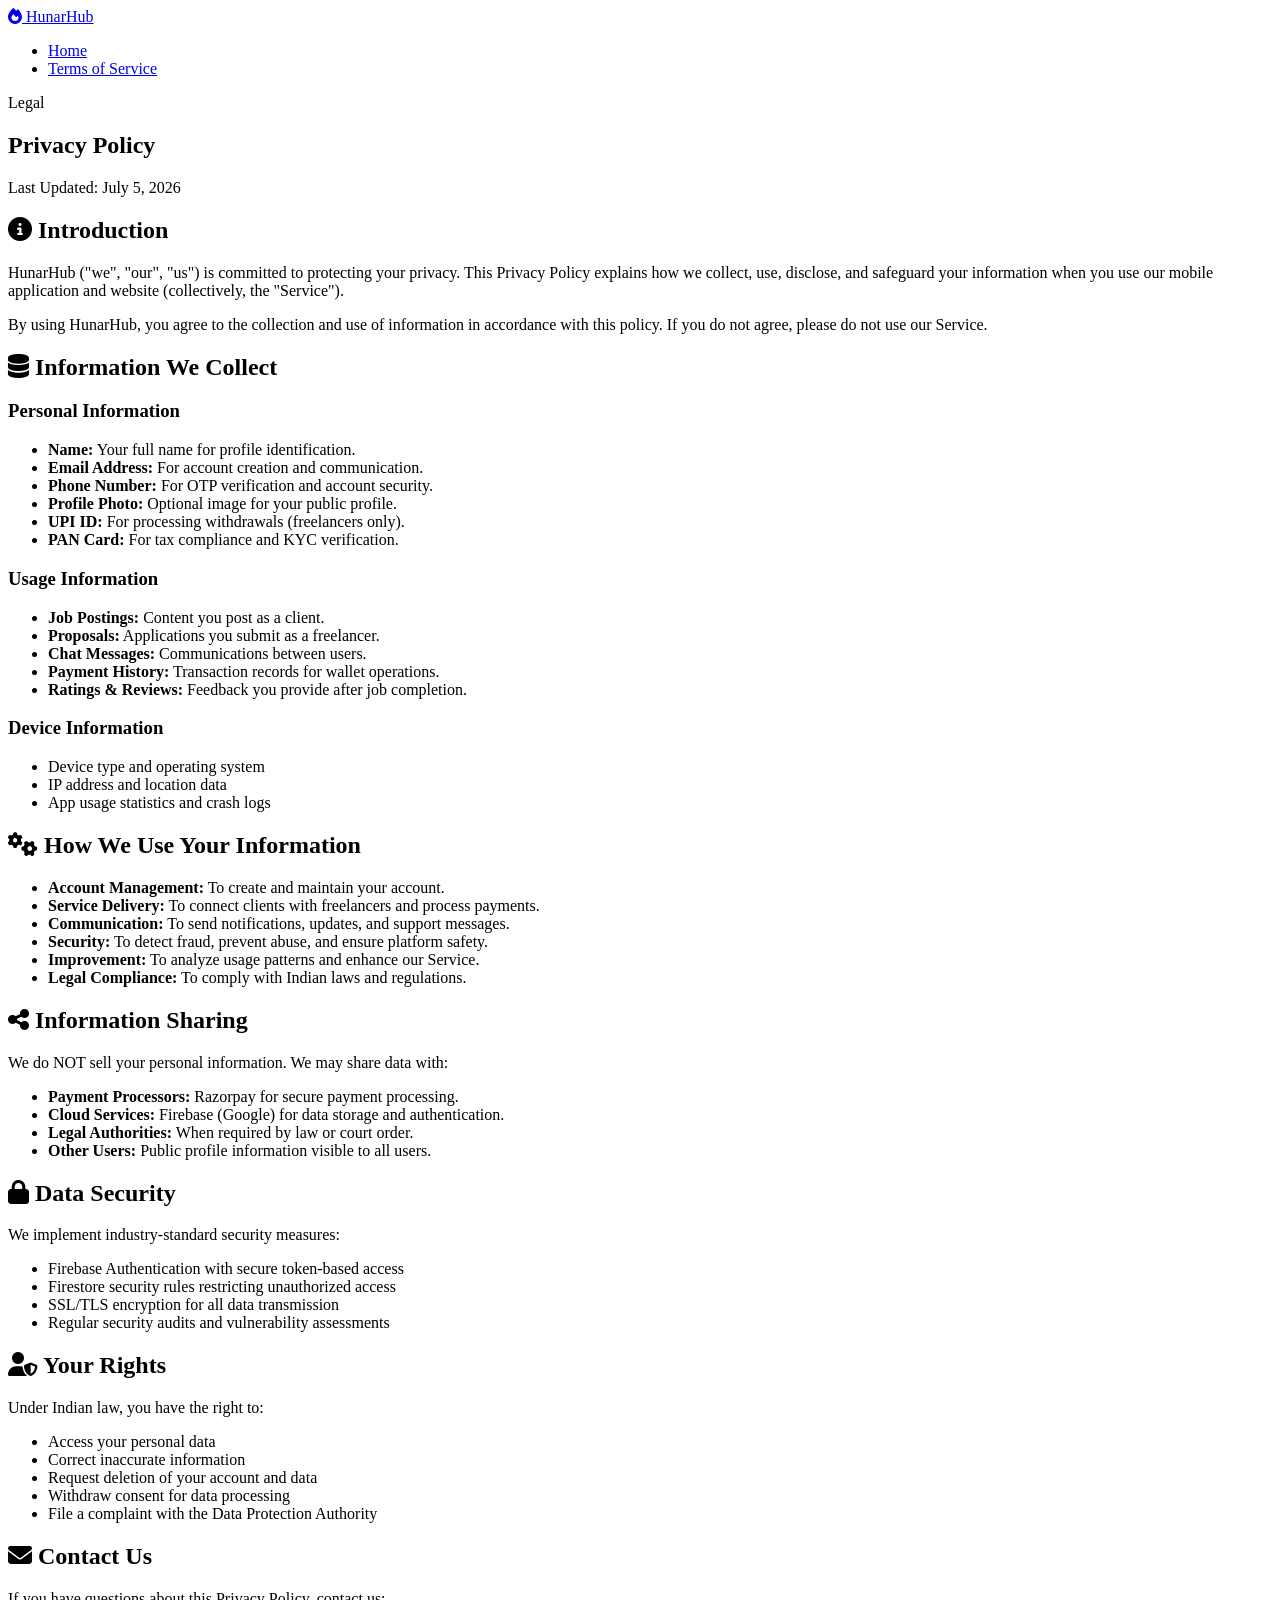
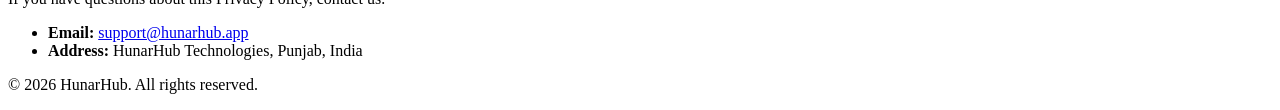
==== privacy.html @ efbfeac0 "a" ====
<!DOCTYPE html>
<html lang="en">
<head>
    <meta charset="UTF-8">
    <meta name="viewport" content="width=device-width, initial-scale=1.0">
    <title>Privacy Policy - HunarHub</title>
    <meta name="description" content="HunarHub Privacy Policy - How we protect your data.">
    <link rel="icon" type="image/png" href="images/favicon.png">
    <link rel="stylesheet" href="css/style.css">
    <link href="https://fonts.googleapis.com/css2?family=Poppins:wght@300;400;500;600;700&display=swap" rel="stylesheet">
    <link rel="stylesheet" href="https://cdnjs.cloudflare.com/ajax/libs/font-awesome/6.4.0/css/all.min.css">
</head>
<body class="legal-page">
    <!-- Navigation -->
    <nav class="navbar navbar-solid">
        <div class="container">
            <a href="index.html" class="logo">
                <i class="fas fa-fire"></i>
                <span>HunarHub</span>
            </a>
            <ul class="nav-links">
                <li><a href="index.html">Home</a></li>
                <li><a href="terms.html">Terms of Service</a></li>
            </ul>
        </div>
    </nav>

    <!-- Privacy Content -->
    <section class="legal-content">
        <div class="container">
            <div class="legal-header">
                <span class="section-tag">Legal</span>
                <h1>Privacy Policy</h1>
                <p class="last-updated">Last Updated: July 5, 2026</p>
            </div>

            <div class="legal-body">
                <div class="legal-section">
                    <h2><i class="fas fa-info-circle"></i> Introduction</h2>
                    <p>HunarHub ("we", "our", "us") is committed to protecting your privacy. This Privacy Policy explains how we collect, use, disclose, and safeguard your information when you use our mobile application and website (collectively, the "Service").</p>
                    <p>By using HunarHub, you agree to the collection and use of information in accordance with this policy. If you do not agree, please do not use our Service.</p>
                </div>

                <div class="legal-section">
                    <h2><i class="fas fa-database"></i> Information We Collect</h2>
                    <h3>Personal Information</h3>
                    <ul>
                        <li><strong>Name:</strong> Your full name for profile identification.</li>
                        <li><strong>Email Address:</strong> For account creation and communication.</li>
                        <li><strong>Phone Number:</strong> For OTP verification and account security.</li>
                        <li><strong>Profile Photo:</strong> Optional image for your public profile.</li>
                        <li><strong>UPI ID:</strong> For processing withdrawals (freelancers only).</li>
                        <li><strong>PAN Card:</strong> For tax compliance and KYC verification.</li>
                    </ul>

                    <h3>Usage Information</h3>
                    <ul>
                        <li><strong>Job Postings:</strong> Content you post as a client.</li>
                        <li><strong>Proposals:</strong> Applications you submit as a freelancer.</li>
                        <li><strong>Chat Messages:</strong> Communications between users.</li>
                        <li><strong>Payment History:</strong> Transaction records for wallet operations.</li>
                        <li><strong>Ratings & Reviews:</strong> Feedback you provide after job completion.</li>
                    </ul>

                    <h3>Device Information</h3>
                    <ul>
                        <li>Device type and operating system</li>
                        <li>IP address and location data</li>
                        <li>App usage statistics and crash logs</li>
                    </ul>
                </div>

                <div class="legal-section">
                    <h2><i class="fas fa-cogs"></i> How We Use Your Information</h2>
                    <ul>
                        <li><strong>Account Management:</strong> To create and maintain your account.</li>
                        <li><strong>Service Delivery:</strong> To connect clients with freelancers and process payments.</li>
                        <li><strong>Communication:</strong> To send notifications, updates, and support messages.</li>
                        <li><strong>Security:</strong> To detect fraud, prevent abuse, and ensure platform safety.</li>
                        <li><strong>Improvement:</strong> To analyze usage patterns and enhance our Service.</li>
                        <li><strong>Legal Compliance:</strong> To comply with Indian laws and regulations.</li>
                    </ul>
                </div>

                <div class="legal-section">
                    <h2><i class="fas fa-share-alt"></i> Information Sharing</h2>
                    <p>We do NOT sell your personal information. We may share data with:</p>
                    <ul>
                        <li><strong>Payment Processors:</strong> Razorpay for secure payment processing.</li>
                        <li><strong>Cloud Services:</strong> Firebase (Google) for data storage and authentication.</li>
                        <li><strong>Legal Authorities:</strong> When required by law or court order.</li>
                        <li><strong>Other Users:</strong> Public profile information visible to all users.</li>
                    </ul>
                </div>

                <div class="legal-section">
                    <h2><i class="fas fa-lock"></i> Data Security</h2>
                    <p>We implement industry-standard security measures:</p>
                    <ul>
                        <li>Firebase Authentication with secure token-based access</li>
                        <li>Firestore security rules restricting unauthorized access</li>
                        <li>SSL/TLS encryption for all data transmission</li>
                        <li>Regular security audits and vulnerability assessments</li>
                    </ul>
                </div>

                <div class="legal-section">
                    <h2><i class="fas fa-user-shield"></i> Your Rights</h2>
                    <p>Under Indian law, you have the right to:</p>
                    <ul>
                        <li>Access your personal data</li>
                        <li>Correct inaccurate information</li>
                        <li>Request deletion of your account and data</li>
                        <li>Withdraw consent for data processing</li>
                        <li>File a complaint with the Data Protection Authority</li>
                    </ul>
                </div>

                <div class="legal-section">
                    <h2><i class="fas fa-envelope"></i> Contact Us</h2>
                    <p>If you have questions about this Privacy Policy, contact us:</p>
                    <ul>
                        <li><strong>Email:</strong> <a href="mailto:support@hunarhub.app">support@hunarhub.app</a></li>
                        <li><strong>Address:</strong> HunarHub Technologies, Punjab, India</li>
                    </ul>
                </div>
            </div>
        </div>
    </section>

    <!-- Footer -->
    <footer class="footer">
        <div class="container">
            <div class="footer-bottom">
                <p>© 2026 HunarHub. All rights reserved.</p>
            </div>
        </div>
    </footer>
</body>
</html>
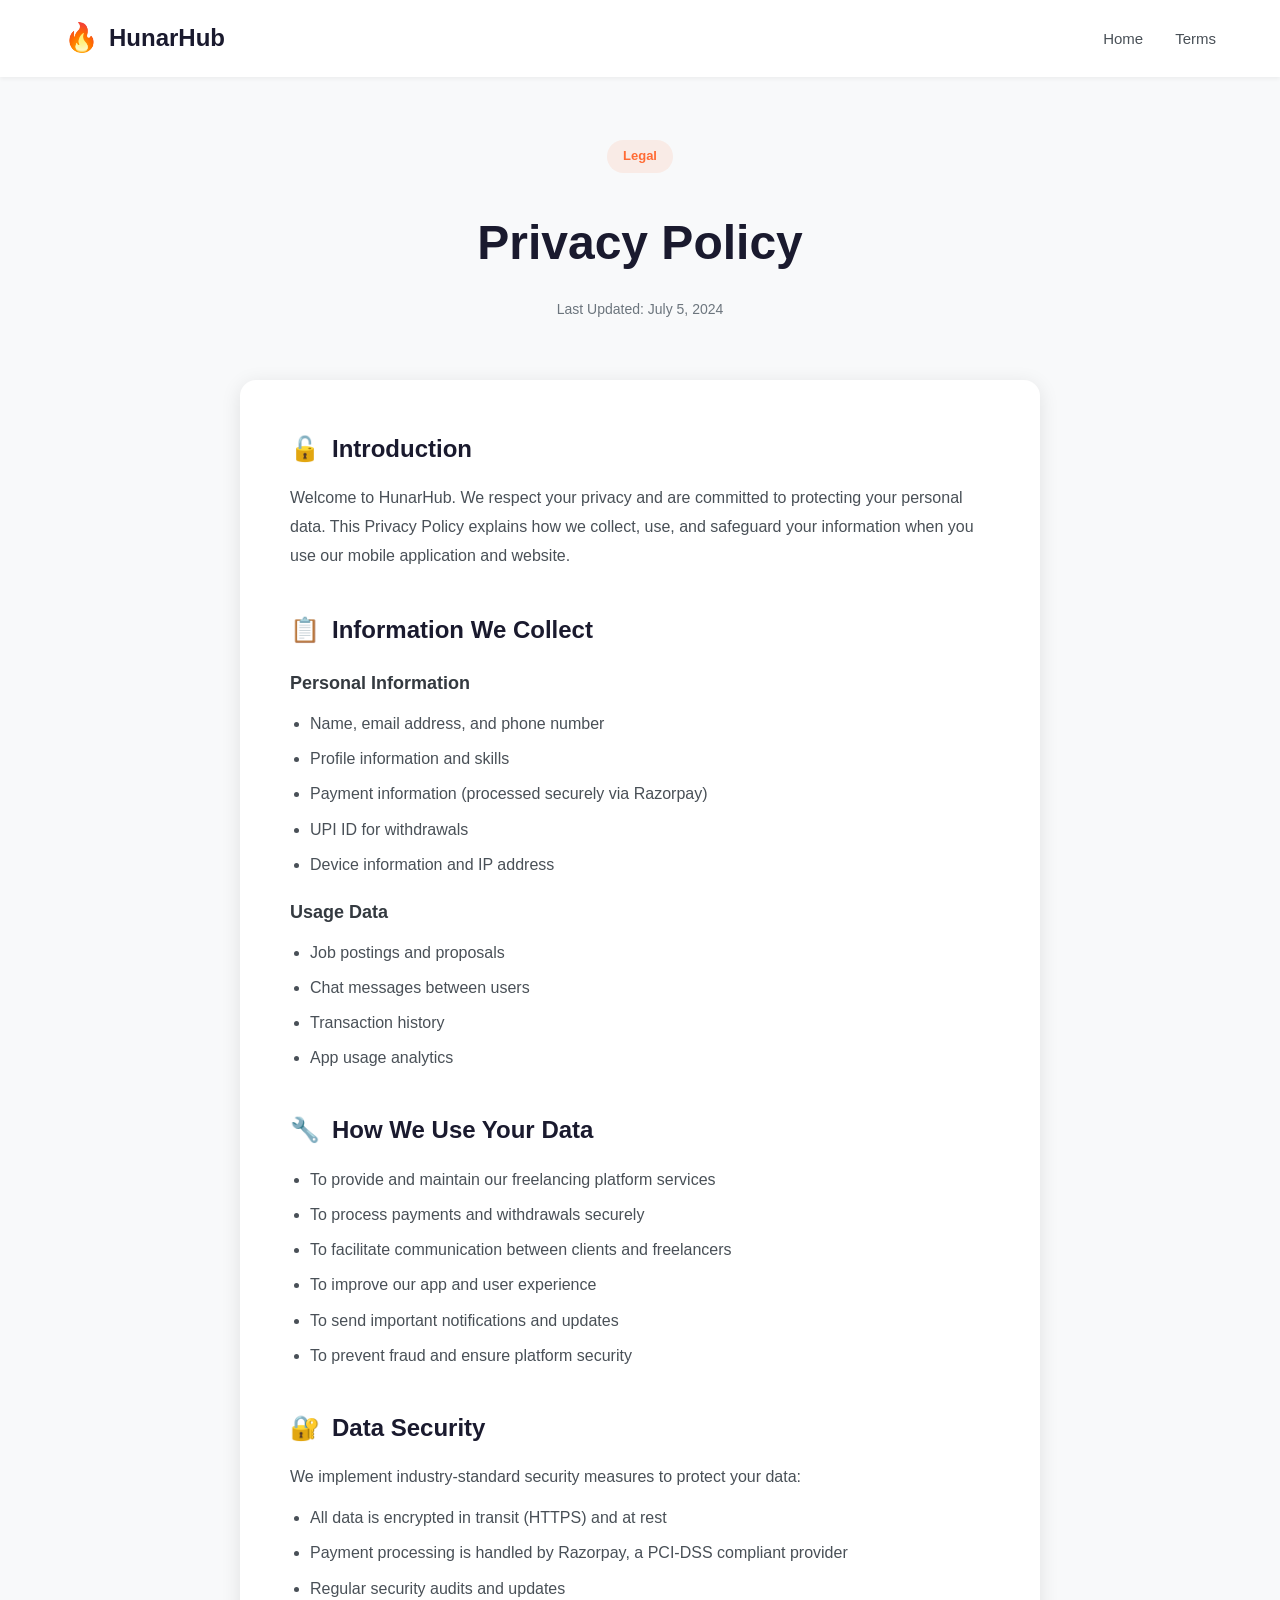
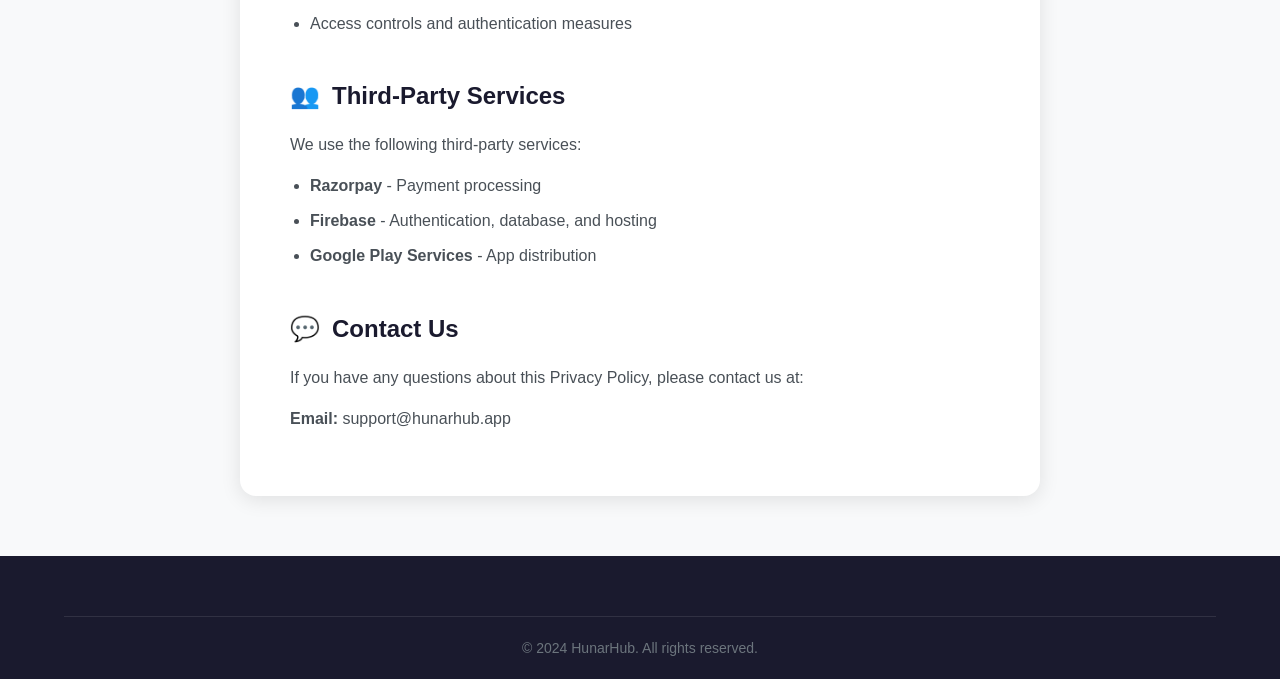
==== commit b00c1c06: "Fixed CSS and structure" ====
--- a/privacy.html
+++ b/privacy.html
@@ -4,135 +4,101 @@
     <meta charset="UTF-8">
     <meta name="viewport" content="width=device-width, initial-scale=1.0">
     <title>Privacy Policy - HunarHub</title>
-    <meta name="description" content="HunarHub Privacy Policy - How we protect your data.">
-    <link rel="icon" type="image/png" href="images/favicon.png">
     <link rel="stylesheet" href="css/style.css">
-    <link href="https://fonts.googleapis.com/css2?family=Poppins:wght@300;400;500;600;700&display=swap" rel="stylesheet">
     <link rel="stylesheet" href="https://cdnjs.cloudflare.com/ajax/libs/font-awesome/6.4.0/css/all.min.css">
 </head>
 <body class="legal-page">
-    <!-- Navigation -->
     <nav class="navbar navbar-solid">
         <div class="container">
             <a href="index.html" class="logo">
-                <i class="fas fa-fire"></i>
-                <span>HunarHub</span>
+                <span class="logo-icon">&#128293;</span>
+                HunarHub
             </a>
             <ul class="nav-links">
                 <li><a href="index.html">Home</a></li>
-                <li><a href="terms.html">Terms of Service</a></li>
+                <li><a href="terms.html">Terms</a></li>
             </ul>
         </div>
     </nav>
 
-    <!-- Privacy Content -->
     <section class="legal-content">
         <div class="container">
             <div class="legal-header">
                 <span class="section-tag">Legal</span>
                 <h1>Privacy Policy</h1>
-                <p class="last-updated">Last Updated: July 5, 2026</p>
+                <p class="last-updated">Last Updated: July 5, 2024</p>
             </div>
-
             <div class="legal-body">
                 <div class="legal-section">
-                    <h2><i class="fas fa-info-circle"></i> Introduction</h2>
-                    <p>HunarHub ("we", "our", "us") is committed to protecting your privacy. This Privacy Policy explains how we collect, use, disclose, and safeguard your information when you use our mobile application and website (collectively, the "Service").</p>
-                    <p>By using HunarHub, you agree to the collection and use of information in accordance with this policy. If you do not agree, please do not use our Service.</p>
+                    <h2><span class="section-icon">&#128275;</span> Introduction</h2>
+                    <p>Welcome to HunarHub. We respect your privacy and are committed to protecting your personal data. This Privacy Policy explains how we collect, use, and safeguard your information when you use our mobile application and website.</p>
                 </div>
 
                 <div class="legal-section">
-                    <h2><i class="fas fa-database"></i> Information We Collect</h2>
+                    <h2><span class="section-icon">&#128203;</span> Information We Collect</h2>
                     <h3>Personal Information</h3>
                     <ul>
-                        <li><strong>Name:</strong> Your full name for profile identification.</li>
-                        <li><strong>Email Address:</strong> For account creation and communication.</li>
-                        <li><strong>Phone Number:</strong> For OTP verification and account security.</li>
-                        <li><strong>Profile Photo:</strong> Optional image for your public profile.</li>
-                        <li><strong>UPI ID:</strong> For processing withdrawals (freelancers only).</li>
-                        <li><strong>PAN Card:</strong> For tax compliance and KYC verification.</li>
+                        <li>Name, email address, and phone number</li>
+                        <li>Profile information and skills</li>
+                        <li>Payment information (processed securely via Razorpay)</li>
+                        <li>UPI ID for withdrawals</li>
+                        <li>Device information and IP address</li>
                     </ul>
-
-                    <h3>Usage Information</h3>
+                    <h3>Usage Data</h3>
                     <ul>
-                        <li><strong>Job Postings:</strong> Content you post as a client.</li>
-                        <li><strong>Proposals:</strong> Applications you submit as a freelancer.</li>
-                        <li><strong>Chat Messages:</strong> Communications between users.</li>
-                        <li><strong>Payment History:</strong> Transaction records for wallet operations.</li>
-                        <li><strong>Ratings & Reviews:</strong> Feedback you provide after job completion.</li>
-                    </ul>
-
-                    <h3>Device Information</h3>
-                    <ul>
-                        <li>Device type and operating system</li>
-                        <li>IP address and location data</li>
-                        <li>App usage statistics and crash logs</li>
+                        <li>Job postings and proposals</li>
+                        <li>Chat messages between users</li>
+                        <li>Transaction history</li>
+                        <li>App usage analytics</li>
                     </ul>
                 </div>
 
                 <div class="legal-section">
-                    <h2><i class="fas fa-cogs"></i> How We Use Your Information</h2>
+                    <h2><span class="section-icon">&#128295;</span> How We Use Your Data</h2>
                     <ul>
-                        <li><strong>Account Management:</strong> To create and maintain your account.</li>
-                        <li><strong>Service Delivery:</strong> To connect clients with freelancers and process payments.</li>
-                        <li><strong>Communication:</strong> To send notifications, updates, and support messages.</li>
-                        <li><strong>Security:</strong> To detect fraud, prevent abuse, and ensure platform safety.</li>
-                        <li><strong>Improvement:</strong> To analyze usage patterns and enhance our Service.</li>
-                        <li><strong>Legal Compliance:</strong> To comply with Indian laws and regulations.</li>
+                        <li>To provide and maintain our freelancing platform services</li>
+                        <li>To process payments and withdrawals securely</li>
+                        <li>To facilitate communication between clients and freelancers</li>
+                        <li>To improve our app and user experience</li>
+                        <li>To send important notifications and updates</li>
+                        <li>To prevent fraud and ensure platform security</li>
                     </ul>
                 </div>
 
                 <div class="legal-section">
-                    <h2><i class="fas fa-share-alt"></i> Information Sharing</h2>
-                    <p>We do NOT sell your personal information. We may share data with:</p>
+                    <h2><span class="section-icon">&#128272;</span> Data Security</h2>
+                    <p>We implement industry-standard security measures to protect your data:</p>
                     <ul>
-                        <li><strong>Payment Processors:</strong> Razorpay for secure payment processing.</li>
-                        <li><strong>Cloud Services:</strong> Firebase (Google) for data storage and authentication.</li>
-                        <li><strong>Legal Authorities:</strong> When required by law or court order.</li>
-                        <li><strong>Other Users:</strong> Public profile information visible to all users.</li>
+                        <li>All data is encrypted in transit (HTTPS) and at rest</li>
+                        <li>Payment processing is handled by Razorpay, a PCI-DSS compliant provider</li>
+                        <li>Regular security audits and updates</li>
+                        <li>Access controls and authentication measures</li>
                     </ul>
                 </div>
 
                 <div class="legal-section">
-                    <h2><i class="fas fa-lock"></i> Data Security</h2>
-                    <p>We implement industry-standard security measures:</p>
+                    <h2><span class="section-icon">&#128101;</span> Third-Party Services</h2>
+                    <p>We use the following third-party services:</p>
                     <ul>
-                        <li>Firebase Authentication with secure token-based access</li>
-                        <li>Firestore security rules restricting unauthorized access</li>
-                        <li>SSL/TLS encryption for all data transmission</li>
-                        <li>Regular security audits and vulnerability assessments</li>
+                        <li><strong>Razorpay</strong> - Payment processing</li>
+                        <li><strong>Firebase</strong> - Authentication, database, and hosting</li>
+                        <li><strong>Google Play Services</strong> - App distribution</li>
                     </ul>
                 </div>
 
                 <div class="legal-section">
-                    <h2><i class="fas fa-user-shield"></i> Your Rights</h2>
-                    <p>Under Indian law, you have the right to:</p>
-                    <ul>
-                        <li>Access your personal data</li>
-                        <li>Correct inaccurate information</li>
-                        <li>Request deletion of your account and data</li>
-                        <li>Withdraw consent for data processing</li>
-                        <li>File a complaint with the Data Protection Authority</li>
-                    </ul>
-                </div>
-
-                <div class="legal-section">
-                    <h2><i class="fas fa-envelope"></i> Contact Us</h2>
-                    <p>If you have questions about this Privacy Policy, contact us:</p>
-                    <ul>
-                        <li><strong>Email:</strong> <a href="mailto:support@hunarhub.app">support@hunarhub.app</a></li>
-                        <li><strong>Address:</strong> HunarHub Technologies, Punjab, India</li>
-                    </ul>
+                    <h2><span class="section-icon">&#128172;</span> Contact Us</h2>
+                    <p>If you have any questions about this Privacy Policy, please contact us at:</p>
+                    <p><strong>Email:</strong> support@hunarhub.app</p>
                 </div>
             </div>
         </div>
     </section>
 
-    <!-- Footer -->
     <footer class="footer">
         <div class="container">
             <div class="footer-bottom">
-                <p>© 2026 HunarHub. All rights reserved.</p>
+                <p>&copy; 2024 HunarHub. All rights reserved.</p>
             </div>
         </div>
     </footer>
--- a/css/style.css
+++ b/css/style.css
@@ -0,0 +1,871 @@
+* {
+    margin: 0;
+    padding: 0;
+    box-sizing: border-box;
+}
+
+:root {
+    --primary: #FF6B35;
+    --primary-dark: #E55A2B;
+    --secondary: #1A1A2E;
+    --accent: #00D9C0;
+    --white: #FFFFFF;
+    --gray-100: #F8F9FA;
+    --gray-200: #E9ECEF;
+    --gray-300: #DEE2E6;
+    --gray-400: #ADB5BD;
+    --gray-500: #6C757D;
+    --gray-600: #495057;
+    --gray-700: #343A40;
+    --gray-800: #212529;
+    --gradient: linear-gradient(135deg, #FF6B35 0%, #FF8F65 100%);
+    --shadow-sm: 0 2px 4px rgba(0,0,0,0.05);
+    --shadow-md: 0 4px 20px rgba(0,0,0,0.1);
+    --shadow-lg: 0 10px 40px rgba(0,0,0,0.15);
+    --shadow-primary: 0 10px 30px rgba(255,107,53,0.3);
+    --radius: 16px;
+    --radius-sm: 8px;
+    --transition: all 0.3s ease;
+}
+
+html {
+    scroll-behavior: smooth;
+}
+
+body {
+    font-family: 'Segoe UI', Tahoma, Geneva, Verdana, sans-serif;
+    color: var(--gray-700);
+    line-height: 1.6;
+    overflow-x: hidden;
+    background: var(--white);
+}
+
+.container {
+    max-width: 1200px;
+    margin: 0 auto;
+    padding: 0 24px;
+}
+
+/* ===== BUTTONS ===== */
+.btn {
+    display: inline-flex;
+    align-items: center;
+    gap: 8px;
+    padding: 12px 28px;
+    border-radius: 50px;
+    font-weight: 600;
+    font-size: 15px;
+    text-decoration: none;
+    border: none;
+    cursor: pointer;
+    transition: var(--transition);
+}
+
+.btn-primary {
+    background: var(--gradient);
+    color: var(--white);
+    box-shadow: var(--shadow-primary);
+}
+
+.btn-primary:hover {
+    transform: translateY(-2px);
+    box-shadow: 0 15px 35px rgba(255,107,53,0.4);
+}
+
+.btn-outline {
+    background: transparent;
+    color: var(--gray-700);
+    border: 2px solid var(--gray-300);
+}
+
+.btn-outline:hover {
+    border-color: var(--primary);
+    color: var(--primary);
+}
+
+.btn-white {
+    background: var(--white);
+    color: var(--primary);
+    box-shadow: var(--shadow-md);
+}
+
+.btn-white:hover {
+    transform: translateY(-2px);
+    box-shadow: var(--shadow-lg);
+}
+
+.btn-lg {
+    padding: 16px 36px;
+    font-size: 16px;
+}
+
+/* ===== NAVIGATION ===== */
+.navbar {
+    position: fixed;
+    top: 0;
+    left: 0;
+    right: 0;
+    z-index: 1000;
+    padding: 16px 0;
+    transition: var(--transition);
+    background: transparent;
+}
+
+.navbar-solid {
+    background: var(--white);
+    box-shadow: var(--shadow-sm);
+}
+
+.navbar .container {
+    display: flex;
+    align-items: center;
+    justify-content: space-between;
+}
+
+.logo {
+    display: flex;
+    align-items: center;
+    gap: 10px;
+    text-decoration: none;
+    font-size: 24px;
+    font-weight: 800;
+    color: var(--secondary);
+}
+
+.logo-icon {
+    color: var(--primary);
+    font-size: 28px;
+}
+
+.nav-links {
+    display: flex;
+    list-style: none;
+    gap: 32px;
+}
+
+.nav-links a {
+    text-decoration: none;
+    color: var(--gray-600);
+    font-weight: 500;
+    font-size: 15px;
+    transition: var(--transition);
+}
+
+.nav-links a:hover {
+    color: var(--primary);
+}
+
+.hamburger {
+    display: none;
+    flex-direction: column;
+    gap: 5px;
+    cursor: pointer;
+}
+
+.hamburger span {
+    width: 24px;
+    height: 2px;
+    background: var(--gray-700);
+    transition: var(--transition);
+}
+
+/* ===== HERO SECTION ===== */
+.hero {
+    min-height: 100vh;
+    display: flex;
+    align-items: center;
+    padding: 120px 0 80px;
+    position: relative;
+    overflow: hidden;
+    background: linear-gradient(135deg, #FFF8F5 0%, #FFFFFF 50%, #F0FFFC 100%);
+}
+
+.hero .container {
+    display: grid;
+    grid-template-columns: 1fr 1fr;
+    gap: 60px;
+    align-items: center;
+}
+
+.hero-badge {
+    display: inline-flex;
+    align-items: center;
+    gap: 8px;
+    background: var(--white);
+    padding: 8px 20px;
+    border-radius: 50px;
+    font-size: 14px;
+    font-weight: 500;
+    color: var(--primary);
+    box-shadow: var(--shadow-sm);
+    margin-bottom: 24px;
+}
+
+.hero-badge .star {
+    color: #FFD700;
+}
+
+.hero h1 {
+    font-size: 56px;
+    font-weight: 800;
+    line-height: 1.1;
+    color: var(--secondary);
+    margin-bottom: 20px;
+}
+
+.gradient-text {
+    background: var(--gradient);
+    -webkit-background-clip: text;
+    -webkit-text-fill-color: transparent;
+    background-clip: text;
+}
+
+.hero-subtitle {
+    font-size: 18px;
+    color: var(--gray-500);
+    margin-bottom: 32px;
+    max-width: 480px;
+}
+
+.hero-buttons {
+    display: flex;
+    gap: 16px;
+    margin-bottom: 48px;
+    flex-wrap: wrap;
+}
+
+.hero-stats {
+    display: flex;
+    gap: 40px;
+}
+
+.hero-stats .stat h3 {
+    font-size: 32px;
+    font-weight: 800;
+    color: var(--secondary);
+}
+
+.hero-stats .stat p {
+    font-size: 14px;
+    color: var(--gray-500);
+}
+
+/* Phone Mockup */
+.hero-image {
+    display: flex;
+    justify-content: center;
+}
+
+.phone-mockup {
+    width: 300px;
+    height: 600px;
+    background: var(--secondary);
+    border-radius: 40px;
+    padding: 12px;
+    box-shadow: var(--shadow-lg);
+    position: relative;
+    animation: float 6s ease-in-out infinite;
+}
+
+.phone-screen {
+    width: 100%;
+    height: 100%;
+    background: var(--white);
+    border-radius: 32px;
+    padding: 20px;
+    overflow: hidden;
+}
+
+.app-header {
+    display: flex;
+    justify-content: space-between;
+    align-items: center;
+    margin-bottom: 20px;
+    font-weight: 700;
+    color: var(--secondary);
+}
+
+.app-card {
+    background: var(--gray-100);
+    border-radius: 16px;
+    padding: 16px;
+    margin-bottom: 12px;
+}
+
+.app-card-header {
+    display: flex;
+    justify-content: space-between;
+    margin-bottom: 8px;
+}
+
+.app-card .badge {
+    background: var(--primary);
+    color: var(--white);
+    padding: 2px 8px;
+    border-radius: 4px;
+    font-size: 10px;
+    font-weight: 600;
+}
+
+.app-card .badge.urgent {
+    background: #FF4757;
+}
+
+.app-card .price {
+    color: var(--primary);
+    font-weight: 700;
+    font-size: 14px;
+}
+
+.app-card h4 {
+    font-size: 14px;
+    margin-bottom: 4px;
+}
+
+.app-card p {
+    font-size: 12px;
+    color: var(--gray-500);
+    margin-bottom: 8px;
+}
+
+.app-tags {
+    display: flex;
+    gap: 6px;
+}
+
+.app-tags span {
+    background: var(--white);
+    padding: 2px 8px;
+    border-radius: 12px;
+    font-size: 10px;
+    color: var(--gray-600);
+}
+
+/* Background Shapes */
+.hero-bg-shapes {
+    position: absolute;
+    top: 0;
+    left: 0;
+    right: 0;
+    bottom: 0;
+    pointer-events: none;
+    z-index: -1;
+}
+
+.shape {
+    position: absolute;
+    border-radius: 50%;
+    filter: blur(80px);
+    opacity: 0.4;
+}
+
+.shape-1 {
+    width: 400px;
+    height: 400px;
+    background: var(--primary);
+    top: -100px;
+    right: -100px;
+}
+
+.shape-2 {
+    width: 300px;
+    height: 300px;
+    background: var(--accent);
+    bottom: 100px;
+    left: -100px;
+}
+
+.shape-3 {
+    width: 200px;
+    height: 200px;
+    background: #FFD700;
+    top: 50%;
+    left: 30%;
+    opacity: 0.2;
+}
+
+/* ===== SECTION STYLES ===== */
+.section-header {
+    text-align: center;
+    margin-bottom: 60px;
+}
+
+.section-tag {
+    display: inline-block;
+    background: rgba(255,107,53,0.1);
+    color: var(--primary);
+    padding: 6px 16px;
+    border-radius: 20px;
+    font-size: 13px;
+    font-weight: 600;
+    margin-bottom: 16px;
+}
+
+.section-header h2 {
+    font-size: 40px;
+    font-weight: 800;
+    color: var(--secondary);
+    margin-bottom: 16px;
+}
+
+.section-header p {
+    font-size: 18px;
+    color: var(--gray-500);
+    max-width: 500px;
+    margin: 0 auto;
+}
+
+/* ===== FEATURES ===== */
+.features {
+    padding: 100px 0;
+    background: var(--white);
+}
+
+.features-grid {
+    display: grid;
+    grid-template-columns: repeat(3, 1fr);
+    gap: 30px;
+}
+
+.feature-card {
+    background: var(--gray-100);
+    padding: 40px 30px;
+    border-radius: var(--radius);
+    text-align: center;
+    transition: var(--transition);
+}
+
+.feature-card:hover {
+    transform: translateY(-8px);
+    box-shadow: var(--shadow-lg);
+    background: var(--white);
+}
+
+.feature-icon {
+    width: 70px;
+    height: 70px;
+    background: var(--gradient);
+    border-radius: 20px;
+    display: flex;
+    align-items: center;
+    justify-content: center;
+    margin: 0 auto 24px;
+    font-size: 28px;
+    color: var(--white);
+}
+
+.feature-card h3 {
+    font-size: 20px;
+    font-weight: 700;
+    margin-bottom: 12px;
+    color: var(--secondary);
+}
+
+.feature-card p {
+    font-size: 15px;
+    color: var(--gray-500);
+    line-height: 1.7;
+}
+
+/* ===== HOW IT WORKS ===== */
+.how-it-works {
+    padding: 100px 0;
+    background: linear-gradient(180deg, var(--gray-100) 0%, var(--white) 100%);
+}
+
+.steps {
+    display: grid;
+    grid-template-columns: repeat(4, 1fr);
+    gap: 30px;
+}
+
+.step {
+    position: relative;
+    text-align: center;
+}
+
+.step-number {
+    font-size: 72px;
+    font-weight: 800;
+    color: rgba(255,107,53,0.1);
+    line-height: 1;
+    margin-bottom: -20px;
+}
+
+.step-content {
+    position: relative;
+    z-index: 1;
+}
+
+.step-icon {
+    width: 80px;
+    height: 80px;
+    background: var(--white);
+    border-radius: 24px;
+    display: flex;
+    align-items: center;
+    justify-content: center;
+    margin: 0 auto 20px;
+    box-shadow: var(--shadow-md);
+    font-size: 32px;
+    color: var(--primary);
+}
+
+.step h3 {
+    font-size: 20px;
+    font-weight: 700;
+    margin-bottom: 12px;
+    color: var(--secondary);
+}
+
+.step p {
+    font-size: 15px;
+    color: var(--gray-500);
+    line-height: 1.7;
+}
+
+/* ===== CATEGORIES ===== */
+.categories {
+    padding: 100px 0;
+    background: var(--white);
+}
+
+.categories-grid {
+    display: grid;
+    grid-template-columns: repeat(4, 1fr);
+    gap: 20px;
+}
+
+.category-card {
+    background: var(--gray-100);
+    padding: 30px 20px;
+    border-radius: var(--radius);
+    text-align: center;
+    transition: var(--transition);
+    cursor: pointer;
+}
+
+.category-card:hover {
+    background: var(--gradient);
+    transform: translateY(-4px);
+    box-shadow: var(--shadow-primary);
+}
+
+.category-card:hover .cat-icon,
+.category-card:hover h4,
+.category-card:hover p {
+    color: var(--white);
+}
+
+.cat-icon {
+    font-size: 36px;
+    color: var(--primary);
+    margin-bottom: 16px;
+    transition: var(--transition);
+}
+
+.category-card h4 {
+    font-size: 16px;
+    font-weight: 600;
+    margin-bottom: 4px;
+    color: var(--secondary);
+    transition: var(--transition);
+}
+
+.category-card p {
+    font-size: 13px;
+    color: var(--gray-500);
+    transition: var(--transition);
+}
+
+/* ===== CTA SECTION ===== */
+.cta {
+    padding: 100px 0;
+    background: var(--gradient);
+    text-align: center;
+}
+
+.cta-content h2 {
+    font-size: 48px;
+    font-weight: 800;
+    color: var(--white);
+    margin-bottom: 16px;
+}
+
+.cta-content p {
+    font-size: 18px;
+    color: rgba(255,255,255,0.9);
+    margin-bottom: 32px;
+}
+
+.cta-note {
+    font-size: 14px;
+    color: rgba(255,255,255,0.7);
+    margin-top: 16px;
+}
+
+/* ===== FOOTER ===== */
+.footer {
+    background: var(--secondary);
+    color: var(--white);
+    padding: 60px 0 20px;
+}
+
+.footer-grid {
+    display: grid;
+    grid-template-columns: 2fr 1fr 1fr 1fr;
+    gap: 40px;
+    margin-bottom: 40px;
+}
+
+.footer-brand .logo {
+    color: var(--white);
+    margin-bottom: 16px;
+}
+
+.footer-brand p {
+    color: var(--gray-400);
+    font-size: 14px;
+    line-height: 1.7;
+    margin-bottom: 20px;
+}
+
+.social-links {
+    display: flex;
+    gap: 12px;
+}
+
+.social-links a {
+    width: 40px;
+    height: 40px;
+    background: rgba(255,255,255,0.1);
+    border-radius: 10px;
+    display: flex;
+    align-items: center;
+    justify-content: center;
+    color: var(--white);
+    text-decoration: none;
+    transition: var(--transition);
+}
+
+.social-links a:hover {
+    background: var(--primary);
+    transform: translateY(-2px);
+}
+
+.footer-links h4 {
+    font-size: 16px;
+    font-weight: 600;
+    margin-bottom: 20px;
+    color: var(--white);
+}
+
+.footer-links ul {
+    list-style: none;
+}
+
+.footer-links li {
+    margin-bottom: 12px;
+}
+
+.footer-links a {
+    color: var(--gray-400);
+    text-decoration: none;
+    font-size: 14px;
+    transition: var(--transition);
+}
+
+.footer-links a:hover {
+    color: var(--primary);
+}
+
+.footer-bottom {
+    border-top: 1px solid rgba(255,255,255,0.1);
+    padding-top: 20px;
+    text-align: center;
+}
+
+.footer-bottom p {
+    color: var(--gray-500);
+    font-size: 14px;
+}
+
+/* ===== LEGAL PAGES ===== */
+.legal-page {
+    background: var(--gray-100);
+}
+
+.legal-content {
+    padding: 140px 0 60px;
+}
+
+.legal-header {
+    text-align: center;
+    margin-bottom: 60px;
+}
+
+.legal-header h1 {
+    font-size: 48px;
+    font-weight: 800;
+    color: var(--secondary);
+    margin: 16px 0;
+}
+
+.last-updated {
+    color: var(--gray-500);
+    font-size: 14px;
+}
+
+.legal-body {
+    max-width: 800px;
+    margin: 0 auto;
+    background: var(--white);
+    border-radius: var(--radius);
+    padding: 50px;
+    box-shadow: var(--shadow-md);
+}
+
+.legal-section {
+    margin-bottom: 40px;
+}
+
+.legal-section:last-child {
+    margin-bottom: 0;
+}
+
+.legal-section h2 {
+    font-size: 24px;
+    font-weight: 700;
+    color: var(--secondary);
+    margin-bottom: 16px;
+    display: flex;
+    align-items: center;
+    gap: 12px;
+}
+
+.legal-section h2 .section-icon {
+    color: var(--primary);
+}
+
+.legal-section h3 {
+    font-size: 18px;
+    font-weight: 600;
+    color: var(--gray-700);
+    margin: 20px 0 12px;
+}
+
+.legal-section p {
+    color: var(--gray-600);
+    margin-bottom: 12px;
+    line-height: 1.8;
+}
+
+.legal-section ul {
+    margin-left: 20px;
+    color: var(--gray-600);
+}
+
+.legal-section li {
+    margin-bottom: 8px;
+    line-height: 1.7;
+}
+
+.legal-section a {
+    color: var(--primary);
+    text-decoration: none;
+}
+
+.legal-section a:hover {
+    text-decoration: underline;
+}
+
+/* ===== RESPONSIVE ===== */
+@media (max-width: 1024px) {
+    .hero .container {
+        grid-template-columns: 1fr;
+        text-align: center;
+    }
+
+    .hero-subtitle {
+        margin: 0 auto 32px;
+    }
+
+    .hero-buttons {
+        justify-content: center;
+    }
+
+    .hero-stats {
+        justify-content: center;
+    }
+
+    .hero-image {
+        display: none;
+    }
+
+    .features-grid {
+        grid-template-columns: repeat(2, 1fr);
+    }
+
+    .steps {
+        grid-template-columns: repeat(2, 1fr);
+    }
+
+    .categories-grid {
+        grid-template-columns: repeat(2, 1fr);
+    }
+
+    .footer-grid {
+        grid-template-columns: repeat(2, 1fr);
+    }
+}
+
+@media (max-width: 768px) {
+    .nav-links,
+    .nav-buttons {
+        display: none;
+    }
+
+    .hamburger {
+        display: flex;
+    }
+
+    .hero {
+        padding: 100px 0 60px;
+    }
+
+    .hero h1 {
+        font-size: 36px;
+    }
+
+    .section-header h2 {
+        font-size: 28px;
+    }
+
+    .features-grid,
+    .steps,
+    .categories-grid {
+        grid-template-columns: 1fr;
+    }
+
+    .footer-grid {
+        grid-template-columns: 1fr;
+    }
+
+    .legal-body {
+        padding: 30px 20px;
+    }
+
+    .legal-header h1 {
+        font-size: 32px;
+    }
+
+    .cta-content h2 {
+        font-size: 32px;
+    }
+}
+
+/* ===== ANIMATIONS ===== */
+@keyframes float {
+    0%, 100% { transform: translateY(0); }
+    50% { transform: translateY(-10px); }
+}
